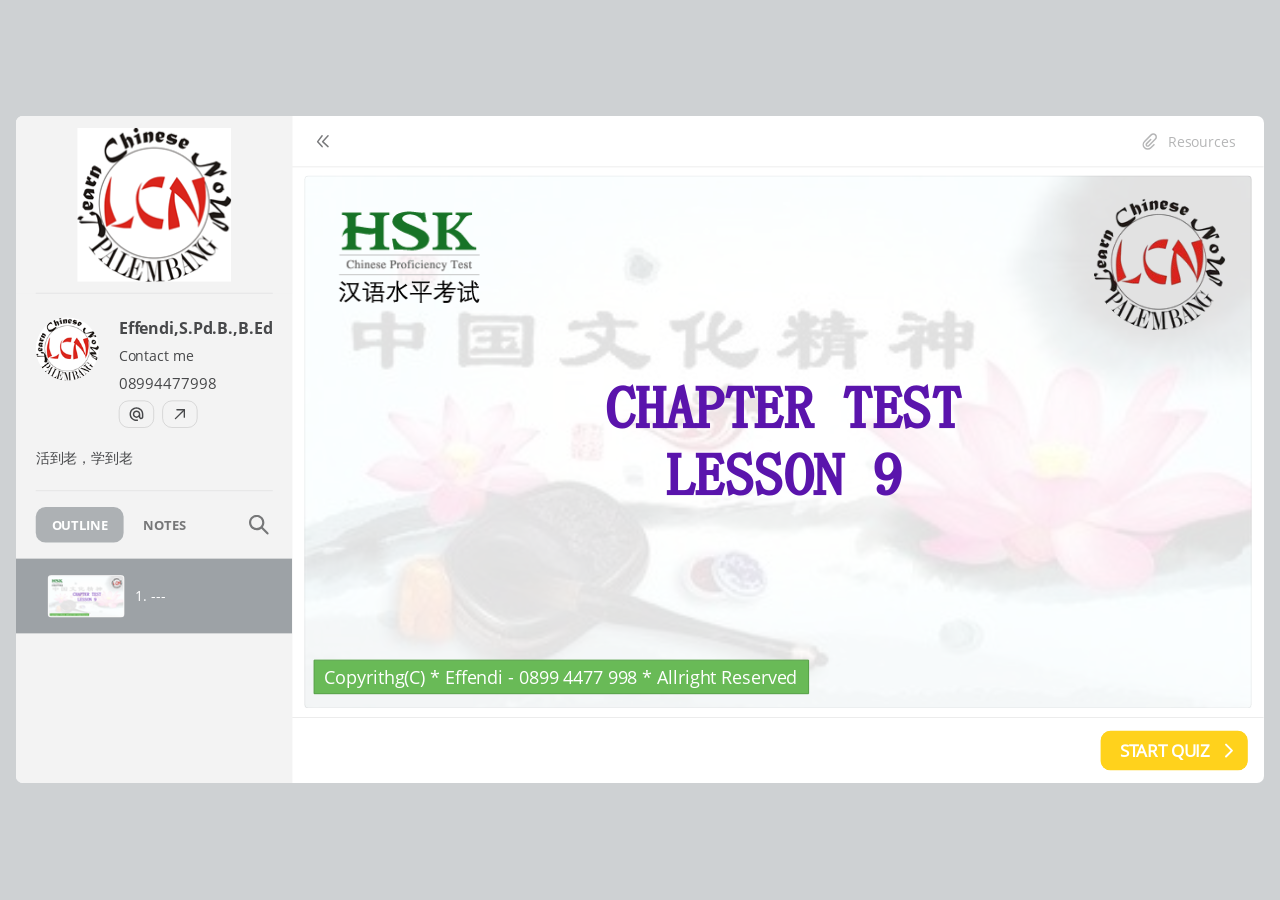
==== index.html @ 37ec9659 "Add files via upload" ====
<!DOCTYPE html>
<!-- Created with iSpring --><!-- 1256 616 --><!--version 11.7.0.5 --><!--type html --><!--mainFolder ./ -->
<html style=background-color:#ced1d3;>
<head>
    <meta http-equiv="Content-Type" content="text/html;charset=utf-8"/><meta name="viewport" content="width=device-width,initial-scale=1,minimum-scale=1,maximum-scale=1,user-scalable=no"/><meta name="format-detection" content="telephone=no"/><meta name="apple-mobile-web-app-capable" content="yes"/><meta name="apple-mobile-web-app-status-bar-style" content="black"/><meta http-equiv="X-UA-Compatible" content="IE=edge"/><meta name="msapplication-tap-highlight" content="no"/><title>CHAPTER TEST 9</title><link rel="apple-touch-icon-precomposed" href="data/apple-touch-icon.png"/><link rel="shortcut icon" type="image/ico" href="data/favicon.ico"/><style>body {background-color:#ced1d3;}#spr0_3356b3 {display:none;}</style>
    
    
    <style>
		#playerView {
			position:absolute;
			-webkit-tap-highlight-color:rgba(0,0,0,0);
			-webkit-user-select:none;
			-moz-user-select:none;
			-webkit-touch-callout:none;
			-webkit-user-drag:none;
		}
		#playerView * {
			position:absolute;
		}
		#preloader {
			width: 50px;
			height: 50px;
			position: absolute;
			top: 0;
			left: 0;
			bottom: 0;
			right: 0;
			margin: auto;
			border-radius: 10px;
			background-color: rgba(0, 0, 0, 0.5);
		}

		#preloader::after {
			content: '';
			position: absolute;
			background: url([data-uri]);
			background-size: cover;
			top: 0;
			left: 0;
			bottom: 0;
			right: 0;
			animation: preloader_spin 1s infinite linear;
			-webkit-animation: preloader_spin 1s infinite linear;
		}

		@keyframes preloader_spin { 0% {transform: rotate(0deg);} 100% {transform: rotate(360deg);} }
		@-webkit-keyframes preloader_spin { 0% {-webkit-transform: rotate(0deg);} 100% {-webkit-transform: rotate(360deg);}}
    </style>
</head>
<body>
	<div id="preloader"></div>
	<script src="data/browsersupport.js?350BB1EE"></script>
	<script src="data/player.js?350BB1EE"></script>
    <div id="content"></div>
    <div id="spr0_3356b3"></div>
    <script>
		document.addEventListener("DOMContentLoaded", () => (function(startup){
			function start(savedPresentationState)
			{
				var presInfo = "eNq1Wctu48gV/RWCQe9sjV62JGeRUBTVJkyLGpGyuzPTEEpkSao0Rar5kMdjGJjsssh3zC5AFtklXxNgguzyC7m3ipRIUQ/b0+m2LbPq1K1zn3WLfpKZfCU/tfq1elXROueNdqt93mwpjfN2u6uda9WaAsPtekOpPctncgxg9VoZ2tpIsjXLljow6ODotXXTkGwTHh/kq85l9UxeyFcXTfh0YNYJQmqtwkmjcdlsNBuAWq3lq3q1dnkmJ8iARVHCYjqp1SqtSnVy8VuEyFffPck+zGqzGfVddmZVhm6lWznrVjQXAH9ENoEfEyeWlhQGpjDw77//45c//+0/P/3pv//8yy9//Vn8LmjJizheXX3/zfffPDw8VKaJG/jzKWGVhyB0VyGNoooTLAFKAeo5/op4dDkl/vz38yVhXjoJrORqu9NpNlutTqcNI0P56omb0SUx+f6b1SKIg1pl5c9TYzS5LTrN5zNZRahXxHvBPA+vXVxyPHw+v4o1emEy9Yj/WX5+/sS14NZ7kj/jD3iMw4SeyWRj1tUKlkX8ESCNOvfVjHgR5cP8t+dPz2cC7UcFdPM4elVEN07IjvPo2gn06jga1dyCZ0UilxwsLFGW7BXBF8fB6zy4fZxztI/GYTTdw+MwelZAd06gpwV06zh6nRTQJ7Rcu3l0mv0H0XGBd6u639oAl5eFCMZIjyDIeTI+YUCLcW83Cs7kEMNFfuZR/yTPMqnP2b4RyvoCNL5006zcrEtFcaIAmOE83w+X+ChzlntCkV/ibPlqtUnvLwn7ceWRRxpW/hilaQofOpbdhtbudqu91nm1We2cN2u16nm336ifdy61VrWudptKv/[base64]/ODyRejbYs2EkW9a/OgpVYTE/TaPy/jFHiA5s1UzoWnQdUGuslNs0dNq1OrVrLk7modrLNyS7C3UXkIwOEX+zsLll0yaaB55ZoXHx1GtsYAaH8oJ7CuU7DEXFZAnlfw6oYeEEY8VIXMZd2ifN5HgaJ7+IQnwTyv+k38D9QDlbEYfEjrD0TWQmamYbe42UQBWjQ11A/3spRnJitaUFap6fUlcs3SbsO1jQsCNNqWl2rv0KYTX+ICxKarWa7qbxSwh61+vzfK+WUFXo5HQO6u1/[base64]/sLDZXeAlS6oKax+0xAzm+2TJvMedZmvJfBZ9Zr6aRHGwZD9yD2mZA9J9AmGYjS8XbL7w4Du+Y/SBuhrszehGhWXixcyja7qh43Mdd2ARJaGz2NylFoDxCcu8id4DK2y2RFWV2KCzOG8OPNXyz4MgptFel+acB5EGByoNdX8W7J24g42DjfIbW6a0YhZ7W15T7iK8xMlQ+D7DARUE/[base64]/Ua93QTVBqNhEZ8JdJKXBZIPglDrlRpXc4IA+2DnVoCDYH1+gh6ONLutmisMCxIyvpaN/pgog0UzjEd1g3d/ji5Nbn2IrWlyAkpFIGQEjhzJF5hj4kamKNbxchk9Fj0KiHA3dIGtjaaDK9N2xT8RapJ/C1leRn6ajKYmP2Jao4HduY26d23Y80S5hvfdrXRO4zZd7ZpA7tsynpXkncH4va5i2f6EXfdK8D6VhndCEXUkQYDvcm9bl/jO1/QPKau9MDihcQs6H0gh+iaeImI6CxDhVTbVtTrW7DDpGeqY/[base64]/VCgtL2gkeKxU2phSSi4UHIRDGMDCUpnrcPeK2/vzbgW/jmOuua9ksd8qgbZtGWFkzFsu7NUY/zxnpJpBWJIvybS8HgeZOI9fpANcF1qp2XYSM0Ww9GY74DZqdOnK2BPRXukdThwK9n3k9sEezo6yU0iuDP5cqjMeV7MyRGHHGI01kAjvconOvcW7AJj4LUMbdQWbFUdc0PEEmYP2Z5wrzBtLkpT3zUMO3xJ5/KHY8QmFk4baLSIRgd3qNEeK+ANuKHJoysed8qmEWVfdIsDY6Tga0rxqEYF4tBe/40Z2s4CvkVLpWHucurJZw5mqhxae3CaF9R6qY4cJLWwzj4dqz/YdJXoOD39hmePEp+EEvEXRPfwbbNwXuJ9AhzLnP5HPqW08H38xKJ0wxMqwKI1D68q+zdtpDWh9wOPS1druJTO6CZUpaHN8OoPLzTSxQ5to2lQucyghbt65gzYnCpEfXmhUbdEHi1YU/u9SK9X2Hit22YdnSqaRjKEMphV8d0tuDWAtkfRbs4DUo+r5f4J+zS5Ac4iXp5Ecsga162qIEJfPq8aATStoPk17gd6L3WtXQbT997Oo1YnMriwffywsZj71RFO5Hd2+me1lfGhs1HuA7hkqSWAN54Aqf8RQ0qErwPEs/lsemxz7wOgf5wSJfPw1kIVzEc9UiUeVOUu9+JzTYh8nJD5CLklDksTRmp12CLgcqbQhWjxivMgR9RYcO2Nq0jOHRJYmcB9XTG3/Ll8aJLycyXErXE24M8bleoGJbS4as9WIgnTBR+qkAd97f9ZAmG224kfycuIzHc2T6l+LRZtkqhkEz5C4NoF7fTG9tKV1DZ2oQT20ymbeRmutBW2jqEz9fpp4ioQssAbyOVTDxQTv2wvSdYvDONgiR0MvXyQLw2QSry5gaQt/ztiJS9HtkBZ17ItfT56Vw3nb7QKUG2yZ8WiX0VwobeftP9GqbSEy2hERAXjPGvn34WMHEBSjMDwlU854J1zS9Ez8//A/lvVbQ=";
				PresentationPlayer.start(presInfo, "content", "playerView", onPlayerInit, savedPresentationState);
				function onPlayerInit(player)
				{
					(function(player){
	(function(player)
{
	function findConnector(win)
	{
		var retries = 0;
		while (!win.ispringPresentationConnector && win.parent && win.parent != win)
		{
			++retries;
			if (retries > 7)
			{
				return null;
			}

			win = win.parent;
		}
		return win.ispringPresentationConnector;
	}

	function getConnector()
	{
		var api = findConnector(window);
		if (!api && window.opener && (typeof(window.opener) != "undefined"))
		{
			api = findConnector(window.opener);
		}
		return api;
	}

	try
	{
		var connector = getConnector();
		if (connector)
		{
			connector.register(player);
		}
	}
	catch (e) {}
})(player);

})(player);

					var preloader = document.getElementById("preloader");
					preloader.parentNode.removeChild(preloader);
				}
			}

			if (startup)
				startup(start);
			else
				start();
		})());
    </script>
</body>
</html>
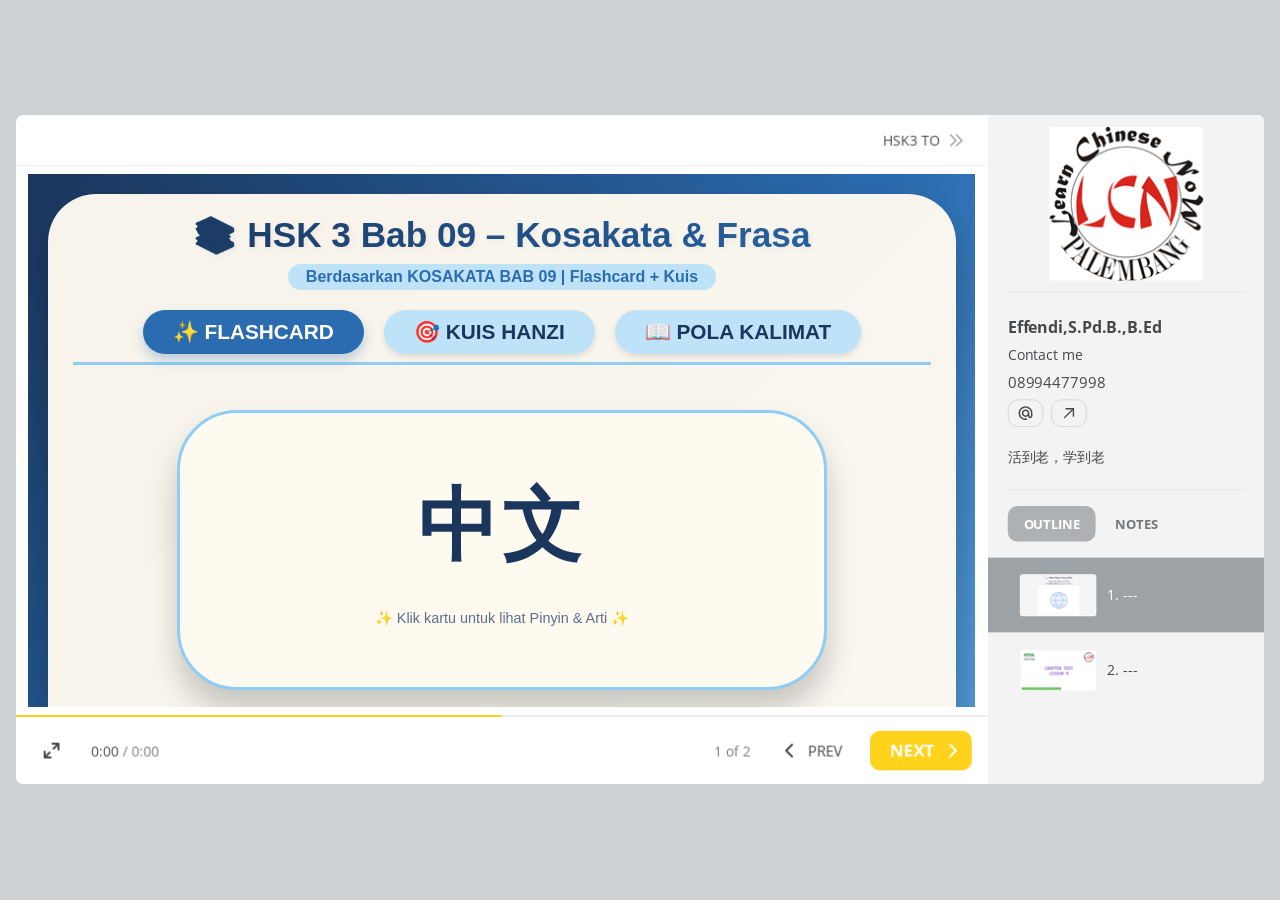
==== commit b762ecf1: "Add files via upload" ====
--- a/index.html
+++ b/index.html
@@ -1,8 +1,8 @@
 <!DOCTYPE html>
-<!-- Created with iSpring --><!-- 1256 616 --><!--version 11.7.0.5 --><!--type html --><!--mainFolder ./ -->
+<!-- Created with iSpring --><!-- 1256 684 --><!--version 11.7.0.5 --><!--type html --><!--mainFolder ./ -->
 <html style=background-color:#ced1d3;>
 <head>
-    <meta http-equiv="Content-Type" content="text/html;charset=utf-8"/><meta name="viewport" content="width=device-width,initial-scale=1,minimum-scale=1,maximum-scale=1,user-scalable=no"/><meta name="format-detection" content="telephone=no"/><meta name="apple-mobile-web-app-capable" content="yes"/><meta name="apple-mobile-web-app-status-bar-style" content="black"/><meta http-equiv="X-UA-Compatible" content="IE=edge"/><meta name="msapplication-tap-highlight" content="no"/><title>CHAPTER TEST 9</title><link rel="apple-touch-icon-precomposed" href="data/apple-touch-icon.png"/><link rel="shortcut icon" type="image/ico" href="data/favicon.ico"/><style>body {background-color:#ced1d3;}#spr0_3356b3 {display:none;}</style>
+    <meta http-equiv="Content-Type" content="text/html;charset=utf-8"/><meta name="viewport" content="width=device-width,initial-scale=1,minimum-scale=1,maximum-scale=1,user-scalable=no"/><meta name="format-detection" content="telephone=no"/><meta name="apple-mobile-web-app-capable" content="yes"/><meta name="apple-mobile-web-app-status-bar-style" content="black"/><meta http-equiv="X-UA-Compatible" content="IE=edge"/><meta name="msapplication-tap-highlight" content="no"/><title>CHAPTER TEST 9</title><link rel="apple-touch-icon-precomposed" href="data/apple-touch-icon.png"/><link rel="shortcut icon" type="image/ico" href="data/favicon.ico"/><style>body {background-color:#ced1d3;}#spr0_21a23a {display:none;}</style>
     
     
     <style>
@@ -49,15 +49,15 @@
 </head>
 <body>
 	<div id="preloader"></div>
-	<script src="data/browsersupport.js?350BB1EE"></script>
-	<script src="data/player.js?350BB1EE"></script>
+	<script src="data/browsersupport.js?989DE078"></script>
+	<script src="data/player.js?989DE078"></script>
     <div id="content"></div>
-    <div id="spr0_3356b3"></div>
+    <div id="spr0_21a23a"></div>
     <script>
 		document.addEventListener("DOMContentLoaded", () => (function(startup){
 			function start(savedPresentationState)
 			{
-				var presInfo = "eNq1Wctu48gV/RWCQe9sjV62JGeRUBTVJkyLGpGyuzPTEEpkSao0Rar5kMdjGJjsssh3zC5AFtklXxNgguzyC7m3ipRIUQ/b0+m2LbPq1K1zn3WLfpKZfCU/tfq1elXROueNdqt93mwpjfN2u6uda9WaAsPtekOpPctncgxg9VoZ2tpIsjXLljow6ODotXXTkGwTHh/kq85l9UxeyFcXTfh0YNYJQmqtwkmjcdlsNBuAWq3lq3q1dnkmJ8iARVHCYjqp1SqtSnVy8VuEyFffPck+zGqzGfVddmZVhm6lWznrVjQXAH9ENoEfEyeWlhQGpjDw77//45c//+0/P/3pv//8yy9//Vn8LmjJizheXX3/zfffPDw8VKaJG/jzKWGVhyB0VyGNoooTLAFKAeo5/op4dDkl/vz38yVhXjoJrORqu9NpNlutTqcNI0P56omb0SUx+f6b1SKIg1pl5c9TYzS5LTrN5zNZRahXxHvBPA+vXVxyPHw+v4o1emEy9Yj/WX5+/sS14NZ7kj/jD3iMw4SeyWRj1tUKlkX8ESCNOvfVjHgR5cP8t+dPz2cC7UcFdPM4elVEN07IjvPo2gn06jga1dyCZ0UilxwsLFGW7BXBF8fB6zy4fZxztI/GYTTdw+MwelZAd06gpwV06zh6nRTQJ7Rcu3l0mv0H0XGBd6u639oAl5eFCMZIjyDIeTI+YUCLcW83Cs7kEMNFfuZR/yTPMqnP2b4RyvoCNL5006zcrEtFcaIAmOE83w+X+ChzlntCkV/ibPlqtUnvLwn7ceWRRxpW/hilaQofOpbdhtbudqu91nm1We2cN2u16nm336ifdy61VrWudptKv/[base64]/ODyRejbYs2EkW9a/OgpVYTE/TaPy/jFHiA5s1UzoWnQdUGuslNs0dNq1OrVrLk7modrLNyS7C3UXkIwOEX+zsLll0yaaB55ZoXHx1GtsYAaH8oJ7CuU7DEXFZAnlfw6oYeEEY8VIXMZd2ifN5HgaJ7+IQnwTyv+k38D9QDlbEYfEjrD0TWQmamYbe42UQBWjQ11A/3spRnJitaUFap6fUlcs3SbsO1jQsCNNqWl2rv0KYTX+ICxKarWa7qbxSwh61+vzfK+WUFXo5HQO6u1/[base64]/sLDZXeAlS6oKax+0xAzm+2TJvMedZmvJfBZ9Zr6aRHGwZD9yD2mZA9J9AmGYjS8XbL7w4Du+Y/SBuhrszehGhWXixcyja7qh43Mdd2ARJaGz2NylFoDxCcu8id4DK2y2RFWV2KCzOG8OPNXyz4MgptFel+acB5EGByoNdX8W7J24g42DjfIbW6a0YhZ7W15T7iK8xMlQ+D7DARUE/[base64]/Ua93QTVBqNhEZ8JdJKXBZIPglDrlRpXc4IA+2DnVoCDYH1+gh6ONLutmisMCxIyvpaN/pgog0UzjEd1g3d/ji5Nbn2IrWlyAkpFIGQEjhzJF5hj4kamKNbxchk9Fj0KiHA3dIGtjaaDK9N2xT8RapJ/C1leRn6ajKYmP2Jao4HduY26d23Y80S5hvfdrXRO4zZd7ZpA7tsynpXkncH4va5i2f6EXfdK8D6VhndCEXUkQYDvcm9bl/jO1/QPKau9MDihcQs6H0gh+iaeImI6CxDhVTbVtTrW7DDpGeqY/[base64]/VCgtL2gkeKxU2phSSi4UHIRDGMDCUpnrcPeK2/vzbgW/jmOuua9ksd8qgbZtGWFkzFsu7NUY/zxnpJpBWJIvybS8HgeZOI9fpANcF1qp2XYSM0Ww9GY74DZqdOnK2BPRXukdThwK9n3k9sEezo6yU0iuDP5cqjMeV7MyRGHHGI01kAjvconOvcW7AJj4LUMbdQWbFUdc0PEEmYP2Z5wrzBtLkpT3zUMO3xJ5/KHY8QmFk4baLSIRgd3qNEeK+ANuKHJoysed8qmEWVfdIsDY6Tga0rxqEYF4tBe/40Z2s4CvkVLpWHucurJZw5mqhxae3CaF9R6qY4cJLWwzj4dqz/YdJXoOD39hmePEp+EEvEXRPfwbbNwXuJ9AhzLnP5HPqW08H38xKJ0wxMqwKI1D68q+zdtpDWh9wOPS1druJTO6CZUpaHN8OoPLzTSxQ5to2lQucyghbt65gzYnCpEfXmhUbdEHi1YU/u9SK9X2Hit22YdnSqaRjKEMphV8d0tuDWAtkfRbs4DUo+r5f4J+zS5Ac4iXp5Ecsga162qIEJfPq8aATStoPk17gd6L3WtXQbT997Oo1YnMriwffywsZj71RFO5Hd2+me1lfGhs1HuA7hkqSWAN54Aqf8RQ0qErwPEs/lsemxz7wOgf5wSJfPw1kIVzEc9UiUeVOUu9+JzTYh8nJD5CLklDksTRmp12CLgcqbQhWjxivMgR9RYcO2Nq0jOHRJYmcB9XTG3/Ll8aJLycyXErXE24M8bleoGJbS4as9WIgnTBR+qkAd97f9ZAmG224kfycuIzHc2T6l+LRZtkqhkEz5C4NoF7fTG9tKV1DZ2oQT20ymbeRmutBW2jqEz9fpp4ioQssAbyOVTDxQTv2wvSdYvDONgiR0MvXyQLw2QSry5gaQt/ztiJS9HtkBZ17ItfT56Vw3nb7QKUG2yZ8WiX0VwobeftP9GqbSEy2hERAXjPGvn34WMHEBSjMDwlU854J1zS9Ez8//A/lvVbQ=";
+				var presInfo = "eNq1Wktv28gd/yoEi9xsRZL1dA8tSVExYVrUipSdNAkIihxZs6Y4CjmU1xsI2L310M+xtwI99NZ+mgJb9Nav0P/MkBKpp+1Nk9gSZ37zf7+GyFcZy5fyV6Vfr3eqav9cUy7U80atqZx3lX7nvKd0m816vdloqa2VfCZTAGtXytDRR5Kj247UhUWfrV7Z1xeSY8Hjo3zZbVXP5Jl82WzApw+7PomRvYjder0KxFuAWizly3q11jqTUyYBTpIUU+TWapV2peo2f88g8uXHr3IEu/p0iqIAn9mVYVBRK2dqRQ8A8D2ThkTU86k0R7AwgYV///0fv/75b//56ef//vMvv/71F/FdiCXPKF1cfnr76e0E00r49Olt6EcLL0TziRfdAwYBprj0x/u5h8OKT+ZCHLna6XYbjXa72+3Iq89nsiZffpVD9ospEXjUA5rknlQWnB7wBG25KeBztREiOSYFM6c7Cb3oQV5xmbgRvsoP7Bc80jhFZ7K3ts5iAYcS/giQizo3+dQLE8SX+bfV59WZQEdJCd04jl6U0RcnaNMiunYCvTiOZmpuwNOyIC0OFpbYpRyWwc3j4GUR3Dkuc7JPjMNotEeOw+hpCd09gZ6U0O3j6GVaQp/QchkU0VkSH0TTktzt6n5rA1yelyKYxXkir1Y8tb6ygBbr4XYUnMkxCy6WDR5DTnOqq5wvIwVCGKyWNS+qnV690z6v9pT+eeOi0TjvNBqtc73Zb1S7nYba0RorIXGWsUmIA1SrfM9862+v+tzlTjnH6Ww+qW2SvN3hOd64AIGCtfSgR/Vso9aCPyIuL/teqVZrfLtRaTe67UazVu80mu16u47OazVWXXBmlo+fM9MJZYPscFX8aWSnRUkQhsb8G+jISSQzb4GSbMkW9G7Fx1P28SA+p+LjkXBGzBaPxK26VVAzXSv/SGqf3vJ6f23ZyrXiKJKqqFL1QuqPTbMyo/OQVTHC9d3uBtO1eYI8x88KnGpbnOqf3paZdF/JhEdrwuLkC5z7omb+XIdXhufxLHMKX0VY0jz0poUnFnlf6Nqzi7XEX1L84yL0nlAswqkYmK0LRVOUVvO8323XzhtqXz3vdBrt836rXVXVdrvX7vbLgcmoZXG5JwDrzwvAl8bdKosDkdzDfiRzSrK1QJFke7x/gIs+ZpJMI1qtPJLpVIZzCtTxSrXF1Go1W3UoeD3Gsd6td1uddpOz3QIEZcA9POaFBXhPTjKvfWPmfIrI4zKTAp+Uov7NpcA7UkxOi3Hx/zLGjjzArJGJY6N7gqSxsSNNY0uadrdWrRWFaVa7OXNvGxFsI4qRAcSbW9wlG83xhITBjhjNby7GJkaAKB/LJiQOUDzyApxC+tZYDyQhiRNewRNoJKrnP9zHJI0CtsQ3Qfjf9S/YXxCZLDwfUyjHkJv0acEmUdsyjR5veoyADgMiiuiGjuJTvEQlat2eUldar6J2RZYoLhHTa3pdr7+AmIN+oCUK0Jk6DeWFFPao1ed/[base64]/[base64]/civruR8yakRYZu3SGb6fhfBDbzF6RIEOvDFaazBPQ4pDtGRYsRJxFbdgCfJif7bmQWcAijwcJhv/gRXWPJmuCjXRlJZMyNpb0RwDQlGy16ubpaEIKBQb0ZTs3bgFzuSgMSmm4UawCfdRIm6b2UMuqCDtkzROkMNO3RZJFTU4wApSMMEsAuRapcYS1WAsh6qraJpu24Zq6q4yMhTXVFTddFVFu3Ydy1X1d8YADr0jEoV/MyRN0D2OIhzdS2TKF/[base64]/esJh941gOSJdv2W926N0CuX3u4sl8xF13Ckh9o4yuhSLaSIeFnntnOFfspTxoTlEgPWI6k7ANcw7kEFp6YSoiOs9QQdVxFO3qBuzg9ixtzL/[base64]/aAWFIzZ7GPPdsjfWgqHwAwQuyisw8iEoXniD4C5Jssc3aSg6/nmVGmcWuZEI75InM3nxsy6Hg04qHK6Ro2lAIHoDdDU4dMAPAHkkozb4lYN1lCz+cdBAIZx1kjYRts8MNRmtHsWTcKZBNUBWdkaMybLL9JHD+d8dNeSmckBqqJFIhSE3DSLL3YfnHqk+AfnWFAkrmHo0rGYaTcQaOAQLVMG4pYL1/hFTCQerHHqO0FjxSbm1KPvQTFByGuYpo5SlLCcB/wynh3ZcKP8M1VPhrtpzrkUTfMoy0rmIpt31mjHpeb1UtPWnhJ8gj3gpLBiyYR542BZoHrNKdIw2HQ/DwYDUc+mB35ND8DPBXukczhIF/PunMdEezM13OYBsGf80WIKOK8MRPM80UTR1MCjg8R9HXuLWDCoyBzzA1UVlaqVOs9RBLLH2t3w7pmaXO9u/FBZ2nPfvOtQnuEwMzDaR2VvseiI3ySPD4rMBvxpgkrSz6cCsmSyj5qtg7tZOAYinkoxsVh0J4/3eMltEJ+Xcvosdzl1RJ6ji5qXFa7WLQvEAoyHDhJ77E4+G5s/MntK1Dwe/[base64]/6M6inU/5Gr4gXU0puvkxQW7wiKOK2iYplKVu+3IOFeGKJwrsK1PFoM0/[base64]/AGRWv6E=";
 				PresentationPlayer.start(presInfo, "content", "playerView", onPlayerInit, savedPresentationState);
 				function onPlayerInit(player)
 				{
